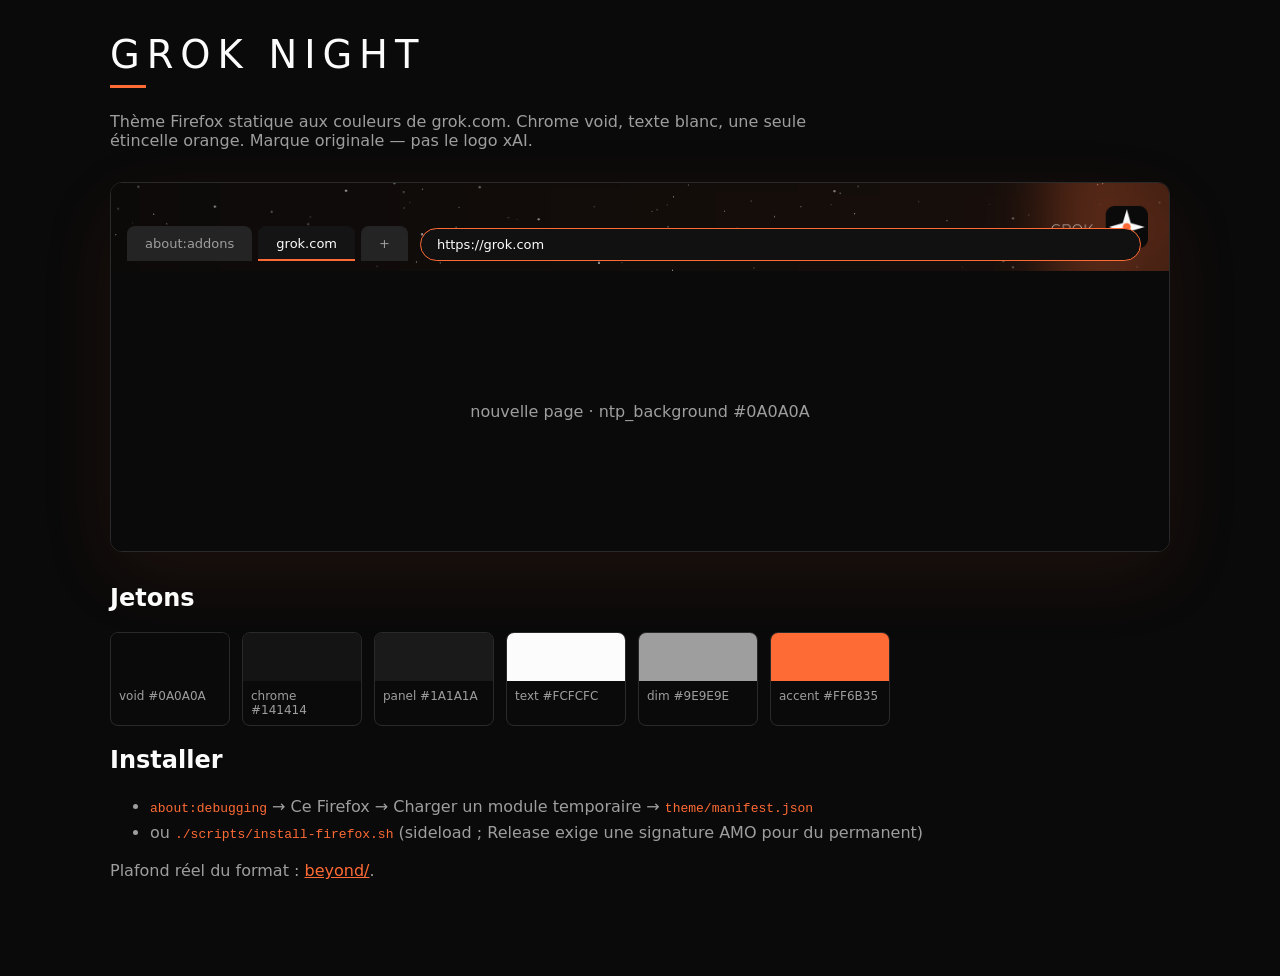
==== preview.html @ ea656e64 "Grok Night : thème Firefox statique (grok.com) Chrome void, texte blanc, accent orange. Manifest com" ====
<!DOCTYPE html>
<html lang="fr">
<head>
  <meta charset="utf-8">
  <meta name="viewport" content="width=device-width, initial-scale=1">
  <title>Grok Night — preview</title>
  <style>
    :root {
      --void: #0A0A0A;
      --chrome: #141414;
      --panel: #1A1A1A;
      --elevated: #242424;
      --line: #2A2A2A;
      --field: #111111;
      --text: #FCFCFC;
      --dim: #9E9E9E;
      --accent: #FF6B35;
    }
    * { box-sizing: border-box; }
    body {
      margin: 0;
      font-family: "Source Sans Pro", "DejaVu Sans", sans-serif;
      background: var(--void);
      color: var(--text);
    }
    main { max-width: 1100px; margin: 0 auto; padding: 32px 20px 80px; }
    h1 { font-weight: 200; letter-spacing: .18em; font-size: 2.4rem; margin: 0 0 8px; }
    .bar { width: 36px; height: 3px; background: var(--accent); margin-bottom: 24px; }
    p.lead { color: var(--dim); max-width: 46rem; }
    .window {
      border: 1px solid var(--line);
      border-radius: 12px;
      overflow: hidden;
      margin: 32px 0;
      box-shadow: 0 24px 80px rgba(255, 107, 53, .08);
    }
    .chrome {
      height: 88px;
      background: url("theme/images/theme_frame.png") right top / auto 88px no-repeat,
                  linear-gradient(90deg, #0A0A0A, #1A100C);
      display: grid;
      grid-template-columns: auto 1fr auto;
      gap: 12px;
      align-items: end;
      padding: 0 16px 10px;
    }
    .tabs { display: flex; gap: 6px; }
    .tab {
      background: var(--elevated);
      color: var(--dim);
      padding: 10px 18px;
      border-radius: 8px 8px 0 0;
      font-size: 13px;
    }
    .tab.active {
      background: var(--chrome);
      color: var(--text);
      box-shadow: inset 0 -2px 0 var(--accent);
    }
    .omni {
      background: var(--field);
      border: 1px solid var(--accent);
      border-radius: 999px;
      color: var(--text);
      padding: 8px 16px;
      font-size: 13px;
    }
    .page {
      background: var(--void);
      min-height: 280px;
      display: grid;
      place-items: center;
      color: var(--dim);
    }
    .swatches { display: flex; flex-wrap: wrap; gap: 12px; margin-top: 16px; }
    .swatch {
      width: 120px;
      border: 1px solid var(--line);
      border-radius: 8px;
      overflow: hidden;
      font-size: 12px;
    }
    .swatch i { display: block; height: 48px; }
    .swatch span { display: block; padding: 8px; color: var(--dim); }
    code { color: var(--accent); }
    a { color: var(--accent); }
    ul { color: var(--dim); line-height: 1.6; }
  </style>
</head>
<body>
  <main>
    <h1>GROK NIGHT</h1>
    <div class="bar"></div>
    <p class="lead">Thème Firefox statique aux couleurs de grok.com.
      Chrome void, texte blanc, une seule étincelle orange. Marque originale — pas le logo xAI.</p>
    <div class="window">
      <div class="chrome">
        <div class="tabs">
          <div class="tab">about:addons</div>
          <div class="tab active">grok.com</div>
          <div class="tab">+</div>
        </div>
        <div class="omni">https://grok.com</div>
        <div></div>
      </div>
      <div class="page">nouvelle page · ntp_background #0A0A0A</div>
    </div>
    <h2>Jetons</h2>
    <div class="swatches">
      <div class="swatch"><i style="background:#0A0A0A"></i><span>void #0A0A0A</span></div>
      <div class="swatch"><i style="background:#141414"></i><span>chrome #141414</span></div>
      <div class="swatch"><i style="background:#1A1A1A"></i><span>panel #1A1A1A</span></div>
      <div class="swatch"><i style="background:#FCFCFC"></i><span>text #FCFCFC</span></div>
      <div class="swatch"><i style="background:#9E9E9E"></i><span>dim #9E9E9E</span></div>
      <div class="swatch"><i style="background:#FF6B35"></i><span>accent #FF6B35</span></div>
    </div>
    <h2>Installer</h2>
    <ul>
      <li><code>about:debugging</code> → Ce Firefox → Charger un module temporaire → <code>theme/manifest.json</code></li>
      <li>ou <code>./scripts/install-firefox.sh</code> (sideload ; Release exige une signature AMO pour du permanent)</li>
    </ul>
    <p class="lead">Plafond réel du format : <a href="beyond/README.md">beyond/</a>.</p>
  </main>
</body>
</html>
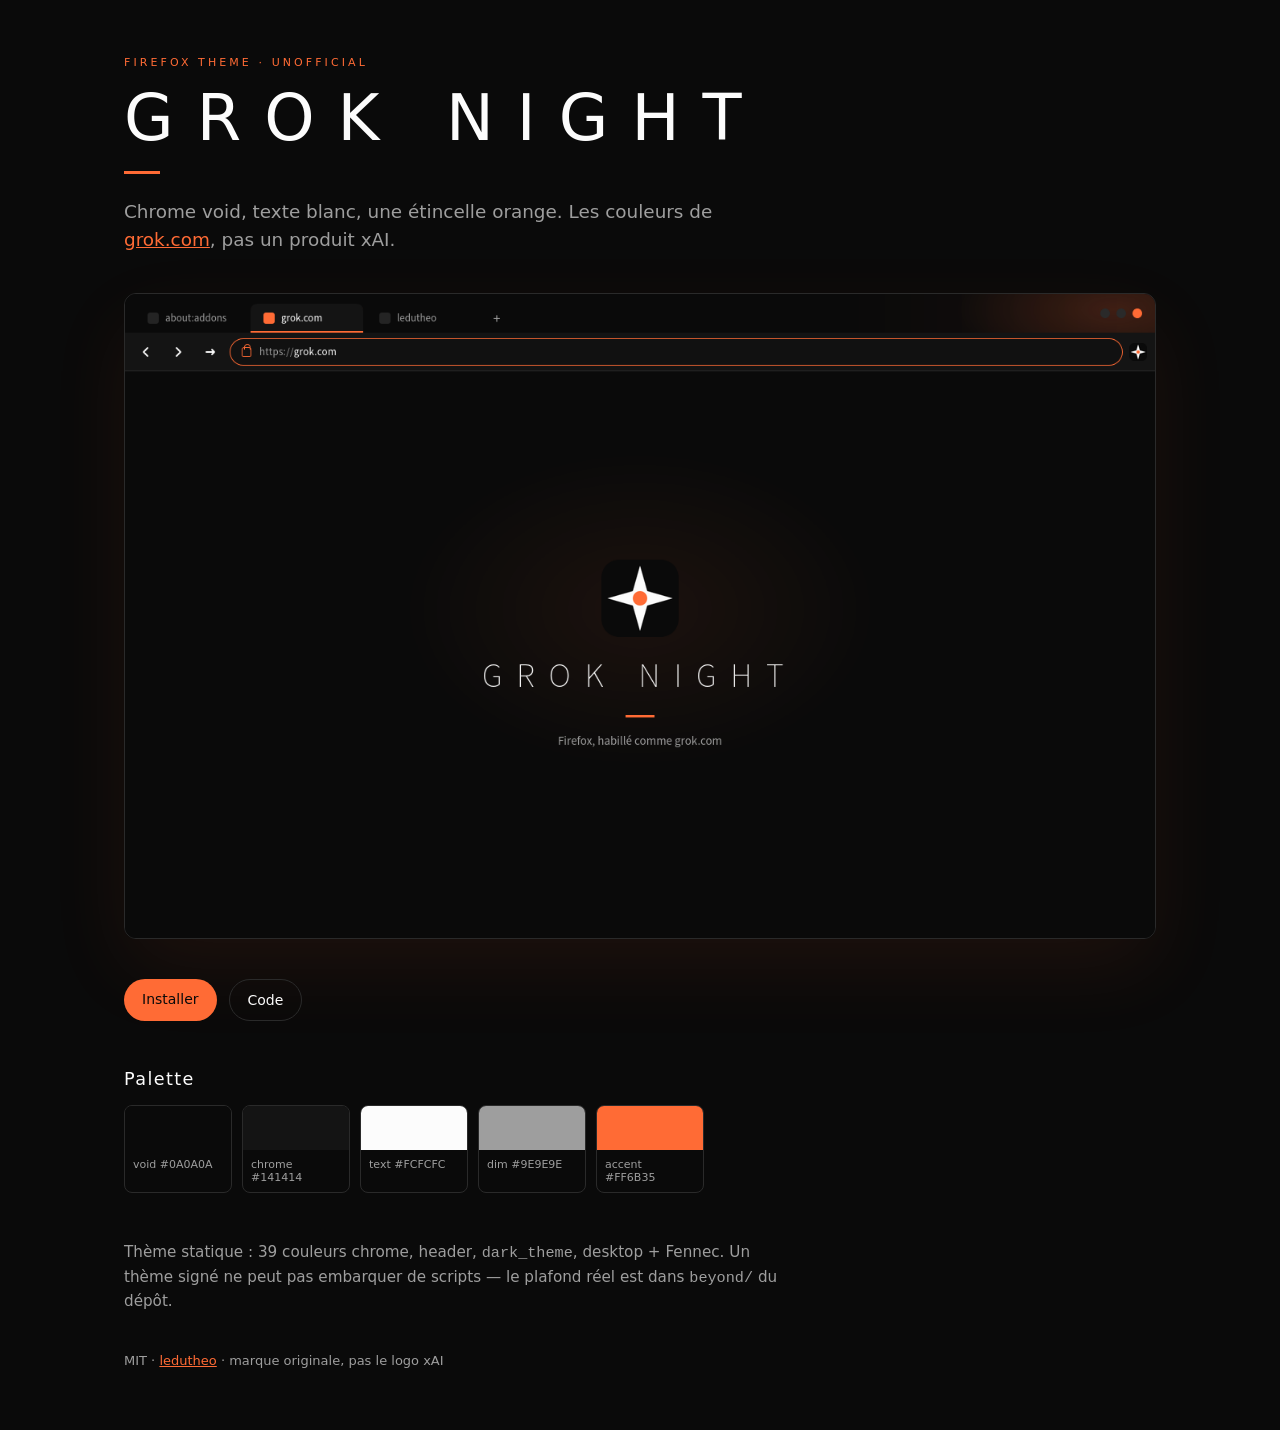
==== commit d77218d9: "v1.1 : chrome silencieux, vitrine publique Le thème live n’affiche plus GROK NIGHT sur chaque fenêtr" ====
--- a/preview.html
+++ b/preview.html
@@ -1,125 +1,6 @@
 <!DOCTYPE html>
-<html lang="fr">
-<head>
-  <meta charset="utf-8">
-  <meta name="viewport" content="width=device-width, initial-scale=1">
-  <title>Grok Night — preview</title>
-  <style>
-    :root {
-      --void: #0A0A0A;
-      --chrome: #141414;
-      --panel: #1A1A1A;
-      --elevated: #242424;
-      --line: #2A2A2A;
-      --field: #111111;
-      --text: #FCFCFC;
-      --dim: #9E9E9E;
-      --accent: #FF6B35;
-    }
-    * { box-sizing: border-box; }
-    body {
-      margin: 0;
-      font-family: "Source Sans Pro", "DejaVu Sans", sans-serif;
-      background: var(--void);
-      color: var(--text);
-    }
-    main { max-width: 1100px; margin: 0 auto; padding: 32px 20px 80px; }
-    h1 { font-weight: 200; letter-spacing: .18em; font-size: 2.4rem; margin: 0 0 8px; }
-    .bar { width: 36px; height: 3px; background: var(--accent); margin-bottom: 24px; }
-    p.lead { color: var(--dim); max-width: 46rem; }
-    .window {
-      border: 1px solid var(--line);
-      border-radius: 12px;
-      overflow: hidden;
-      margin: 32px 0;
-      box-shadow: 0 24px 80px rgba(255, 107, 53, .08);
-    }
-    .chrome {
-      height: 88px;
-      background: url("theme/images/theme_frame.png") right top / auto 88px no-repeat,
-                  linear-gradient(90deg, #0A0A0A, #1A100C);
-      display: grid;
-      grid-template-columns: auto 1fr auto;
-      gap: 12px;
-      align-items: end;
-      padding: 0 16px 10px;
-    }
-    .tabs { display: flex; gap: 6px; }
-    .tab {
-      background: var(--elevated);
-      color: var(--dim);
-      padding: 10px 18px;
-      border-radius: 8px 8px 0 0;
-      font-size: 13px;
-    }
-    .tab.active {
-      background: var(--chrome);
-      color: var(--text);
-      box-shadow: inset 0 -2px 0 var(--accent);
-    }
-    .omni {
-      background: var(--field);
-      border: 1px solid var(--accent);
-      border-radius: 999px;
-      color: var(--text);
-      padding: 8px 16px;
-      font-size: 13px;
-    }
-    .page {
-      background: var(--void);
-      min-height: 280px;
-      display: grid;
-      place-items: center;
-      color: var(--dim);
-    }
-    .swatches { display: flex; flex-wrap: wrap; gap: 12px; margin-top: 16px; }
-    .swatch {
-      width: 120px;
-      border: 1px solid var(--line);
-      border-radius: 8px;
-      overflow: hidden;
-      font-size: 12px;
-    }
-    .swatch i { display: block; height: 48px; }
-    .swatch span { display: block; padding: 8px; color: var(--dim); }
-    code { color: var(--accent); }
-    a { color: var(--accent); }
-    ul { color: var(--dim); line-height: 1.6; }
-  </style>
-</head>
-<body>
-  <main>
-    <h1>GROK NIGHT</h1>
-    <div class="bar"></div>
-    <p class="lead">Thème Firefox statique aux couleurs de grok.com.
-      Chrome void, texte blanc, une seule étincelle orange. Marque originale — pas le logo xAI.</p>
-    <div class="window">
-      <div class="chrome">
-        <div class="tabs">
-          <div class="tab">about:addons</div>
-          <div class="tab active">grok.com</div>
-          <div class="tab">+</div>
-        </div>
-        <div class="omni">https://grok.com</div>
-        <div></div>
-      </div>
-      <div class="page">nouvelle page · ntp_background #0A0A0A</div>
-    </div>
-    <h2>Jetons</h2>
-    <div class="swatches">
-      <div class="swatch"><i style="background:#0A0A0A"></i><span>void #0A0A0A</span></div>
-      <div class="swatch"><i style="background:#141414"></i><span>chrome #141414</span></div>
-      <div class="swatch"><i style="background:#1A1A1A"></i><span>panel #1A1A1A</span></div>
-      <div class="swatch"><i style="background:#FCFCFC"></i><span>text #FCFCFC</span></div>
-      <div class="swatch"><i style="background:#9E9E9E"></i><span>dim #9E9E9E</span></div>
-      <div class="swatch"><i style="background:#FF6B35"></i><span>accent #FF6B35</span></div>
-    </div>
-    <h2>Installer</h2>
-    <ul>
-      <li><code>about:debugging</code> → Ce Firefox → Charger un module temporaire → <code>theme/manifest.json</code></li>
-      <li>ou <code>./scripts/install-firefox.sh</code> (sideload ; Release exige une signature AMO pour du permanent)</li>
-    </ul>
-    <p class="lead">Plafond réel du format : <a href="beyond/README.md">beyond/</a>.</p>
-  </main>
-</body>
-</html>
+<meta charset="utf-8">
+<meta http-equiv="refresh" content="0; url=docs/index.html">
+<title>Grok Night</title>
+<link rel="canonical" href="docs/index.html">
+<p><a href="docs/index.html">Grok Night</a></p>
